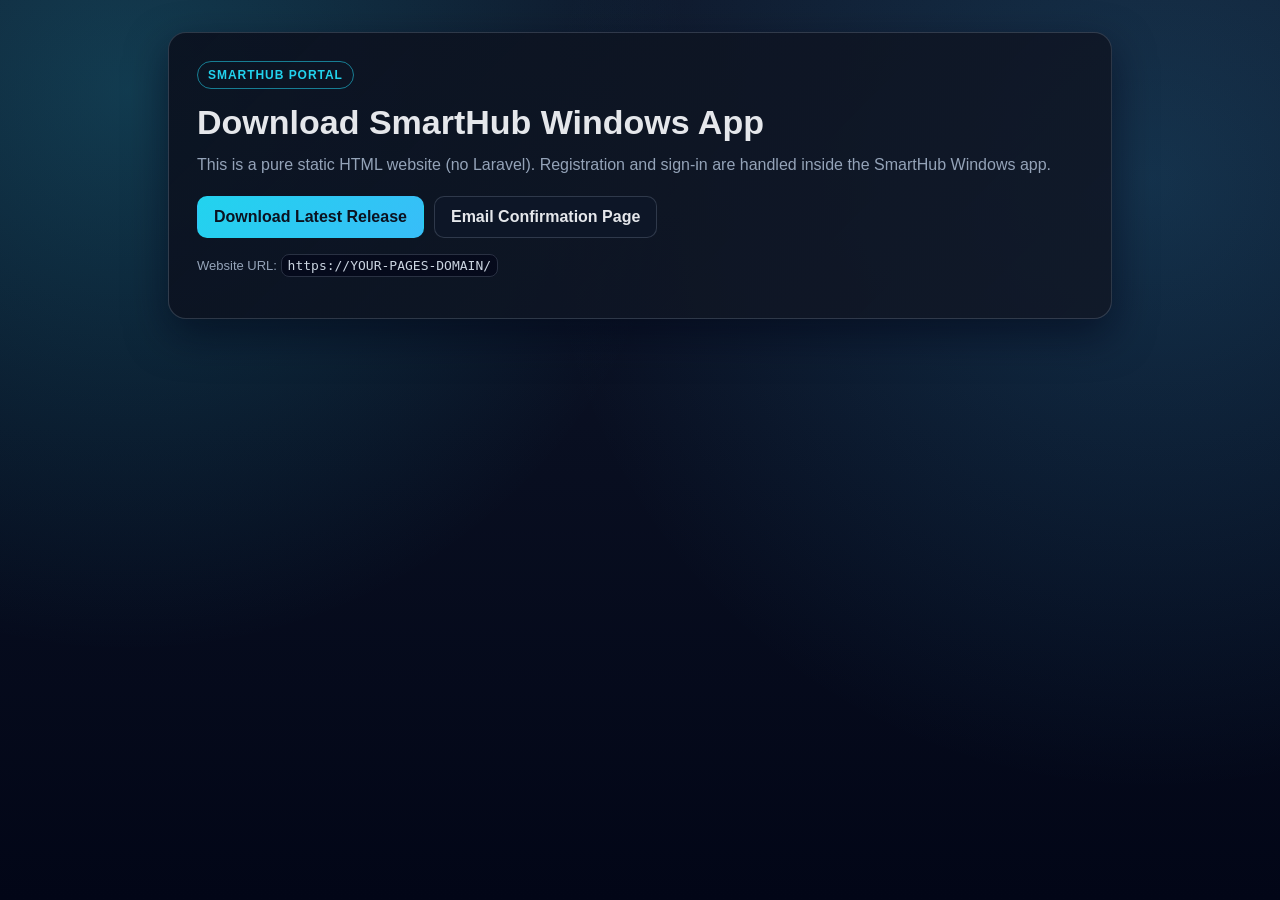
==== index.html @ 6d2fa89c "Initial static SmartHub website" ====
<!doctype html>
<html lang="en">
<head>
  <meta charset="utf-8" />
  <meta name="viewport" content="width=device-width, initial-scale=1" />
  <title>SmartHub Website</title>
  <link rel="stylesheet" href="./styles.css" />
</head>
<body>
  <main class="wrap">
    <section class="card">
      <span class="badge">SmartHub Portal</span>
      <h1>Download SmartHub Windows App</h1>
      <p>
        This is a pure static HTML website (no Laravel). Registration and sign-in
        are handled inside the SmartHub Windows app.
      </p>

      <div class="actions">
        <a class="btn primary" href="https://github.com/23sc4122ms-sys/SmartHub/releases/latest">Download Latest Release</a>
        <a class="btn secondary" href="./email-confirmation/">Email Confirmation Page</a>
      </div>

      <p class="kv">Website URL: <code>https://YOUR-PAGES-DOMAIN/</code></p>
    </section>
  </main>
</body>
</html>
---- styles.css ----
:root {
  --bg: #0f172a;
  --bg-soft: #111827;
  --card: #0b1220;
  --text: #e5e7eb;
  --muted: #94a3b8;
  --accent: #22d3ee;
  --accent-2: #38bdf8;
  --border: rgba(148, 163, 184, 0.25);
}

* {
  box-sizing: border-box;
}

body {
  margin: 0;
  font-family: "Segoe UI", Tahoma, Geneva, Verdana, sans-serif;
  color: var(--text);
  background:
    radial-gradient(circle at 10% 10%, rgba(34, 211, 238, 0.2), transparent 40%),
    radial-gradient(circle at 90% 20%, rgba(56, 189, 248, 0.18), transparent 45%),
    linear-gradient(180deg, var(--bg), #020617);
  min-height: 100vh;
}

.wrap {
  max-width: 980px;
  margin: 0 auto;
  padding: 32px 18px;
}

.card {
  border: 1px solid var(--border);
  background: linear-gradient(135deg, rgba(11, 18, 32, 0.95), rgba(17, 24, 39, 0.9));
  border-radius: 18px;
  padding: 28px;
  box-shadow: 0 16px 40px rgba(2, 6, 23, 0.55);
}

.badge {
  display: inline-block;
  padding: 6px 10px;
  border-radius: 999px;
  border: 1px solid rgba(34, 211, 238, 0.55);
  color: var(--accent);
  font-size: 12px;
  font-weight: 600;
  letter-spacing: 0.08em;
  text-transform: uppercase;
}

h1 {
  margin: 14px 0 10px;
  font-size: 34px;
  line-height: 1.15;
}

p {
  margin: 0 0 14px;
  color: var(--muted);
  line-height: 1.6;
}

.actions {
  margin-top: 18px;
  display: flex;
  flex-wrap: wrap;
  gap: 10px;
}

.btn {
  display: inline-block;
  text-decoration: none;
  padding: 11px 16px;
  border-radius: 10px;
  font-weight: 700;
  border: 1px solid transparent;
}

.btn.primary {
  color: #0b1220;
  background: linear-gradient(135deg, var(--accent), var(--accent-2));
}

.btn.secondary {
  color: var(--text);
  border-color: var(--border);
  background: rgba(15, 23, 42, 0.65);
}

.kv {
  margin-top: 18px;
  font-size: 13px;
  color: var(--muted);
}

.kv code {
  color: #cbd5e1;
  background: rgba(2, 6, 23, 0.65);
  border: 1px solid rgba(148, 163, 184, 0.25);
  border-radius: 8px;
  padding: 3px 6px;
}
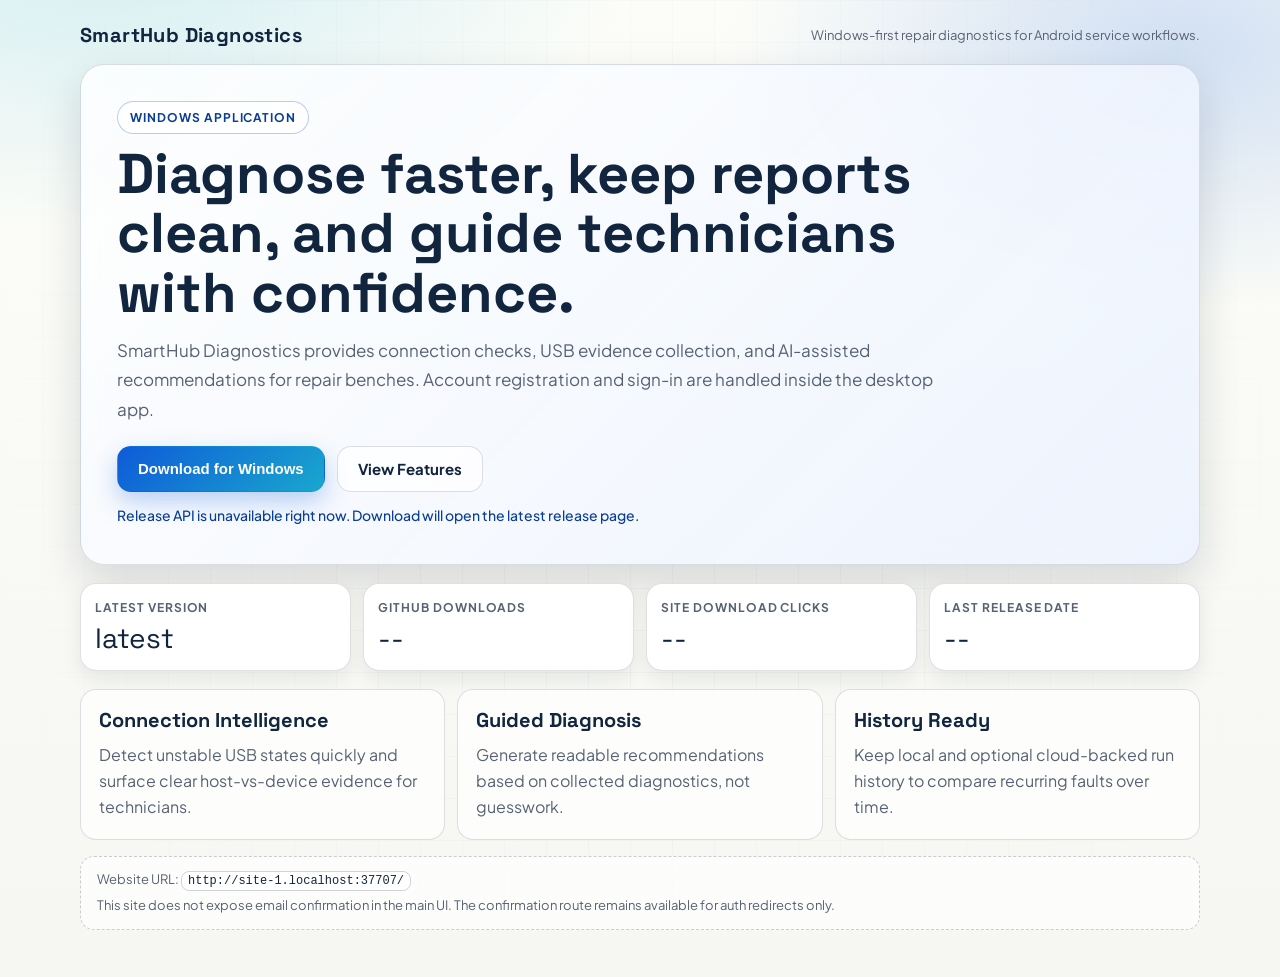
==== commit a0748d39: "Upgrade website UI and add tracked Windows download redirect" ====
--- a/index.html
+++ b/index.html
@@ -3,26 +3,84 @@
 <head>
   <meta charset="utf-8" />
   <meta name="viewport" content="width=device-width, initial-scale=1" />
-  <title>SmartHub Website</title>
+  <title>SmartHub Diagnostics | Download Windows App</title>
+  <meta
+    name="description"
+    content="Download SmartHub Diagnostics for Windows. Run Android device checks, collect evidence, and keep repair diagnostics organized."
+  />
+  <link rel="preconnect" href="https://fonts.googleapis.com" />
+  <link rel="preconnect" href="https://fonts.gstatic.com" crossorigin />
+  <link
+    href="https://fonts.googleapis.com/css2?family=Plus+Jakarta+Sans:wght@400;500;600;700;800&family=Space+Grotesk:wght@500;700&display=swap"
+    rel="stylesheet"
+  />
   <link rel="stylesheet" href="./styles.css" />
 </head>
 <body>
+  <div class="ambient" aria-hidden="true"></div>
+
+  <header class="topbar reveal-up">
+    <a class="brand" href="/">SmartHub Diagnostics</a>
+    <p class="topbar-note">Windows-first repair diagnostics for Android service workflows.</p>
+  </header>
+
   <main class="wrap">
-    <section class="card">
-      <span class="badge">SmartHub Portal</span>
-      <h1>Download SmartHub Windows App</h1>
-      <p>
-        This is a pure static HTML website (no Laravel). Registration and sign-in
-        are handled inside the SmartHub Windows app.
+    <section class="hero reveal-up delay-1">
+      <p class="eyebrow">Windows Application</p>
+      <h1>Diagnose faster, keep reports clean, and guide technicians with confidence.</h1>
+      <p class="lead">
+        SmartHub Diagnostics provides connection checks, USB evidence collection, and AI-assisted recommendations for repair benches.
+        Account registration and sign-in are handled inside the desktop app.
       </p>
 
       <div class="actions">
-        <a class="btn primary" href="https://github.com/23sc4122ms-sys/SmartHub/releases/latest">Download Latest Release</a>
-        <a class="btn secondary" href="./email-confirmation/">Email Confirmation Page</a>
+        <button id="downloadBtn" class="btn primary" type="button">Download for Windows</button>
+        <a class="btn ghost" href="#features">View Features</a>
       </div>
 
-      <p class="kv">Website URL: <code>https://YOUR-PAGES-DOMAIN/</code></p>
+      <p id="downloadStatus" class="status">Preparing release information...</p>
+    </section>
+
+    <section class="metrics reveal-up delay-2" aria-label="Download and release metrics">
+      <article class="metric-card">
+        <p class="metric-label">Latest Version</p>
+        <p id="metricVersion" class="metric-value">Checking...</p>
+      </article>
+      <article class="metric-card">
+        <p class="metric-label">GitHub Downloads</p>
+        <p id="metricGithubDownloads" class="metric-value">--</p>
+      </article>
+      <article class="metric-card">
+        <p class="metric-label">Site Download Clicks</p>
+        <p id="metricTrackedClicks" class="metric-value">--</p>
+      </article>
+      <article class="metric-card">
+        <p class="metric-label">Last Release Date</p>
+        <p id="metricPublishedAt" class="metric-value">Checking...</p>
+      </article>
+    </section>
+
+    <section id="features" class="features reveal-up delay-3" aria-label="Product highlights">
+      <article class="feature-card">
+        <h2>Connection Intelligence</h2>
+        <p>Detect unstable USB states quickly and surface clear host-vs-device evidence for technicians.</p>
+      </article>
+      <article class="feature-card">
+        <h2>Guided Diagnosis</h2>
+        <p>Generate readable recommendations based on collected diagnostics, not guesswork.</p>
+      </article>
+      <article class="feature-card">
+        <h2>History Ready</h2>
+        <p>Keep local and optional cloud-backed run history to compare recurring faults over time.</p>
+      </article>
+    </section>
+
+    <section class="footer-note reveal-up delay-4">
+      <p class="kv">Website URL: <code id="siteUrl">Loading...</code></p>
+      <p class="mini">This site does not expose email confirmation in the main UI. The confirmation route remains available for auth redirects only.</p>
     </section>
   </main>
+
+  <script src="./app.js" defer></script>
 </body>
 </html>
--- a/styles.css
+++ b/styles.css
@@ -1,104 +1,362 @@
 :root {
-  --bg: #0f172a;
-  --bg-soft: #111827;
-  --card: #0b1220;
-  --text: #e5e7eb;
-  --muted: #94a3b8;
-  --accent: #22d3ee;
-  --accent-2: #38bdf8;
-  --border: rgba(148, 163, 184, 0.25);
+  --bg: #f6f7f2;
+  --bg-soft: #ebf2ff;
+  --surface: rgba(255, 255, 255, 0.84);
+  --surface-solid: #ffffff;
+  --text: #11253f;
+  --muted: #576273;
+  --line: rgba(17, 37, 63, 0.14);
+  --brand: #0f5bd8;
+  --brand-2: #19a7ce;
+  --brand-dark: #0a3d95;
+  --shadow: 0 18px 42px rgba(12, 24, 44, 0.14);
+  --radius-xl: 24px;
+  --radius-md: 14px;
 }
 
 * {
   box-sizing: border-box;
 }
 
+html,
 body {
   margin: 0;
-  font-family: "Segoe UI", Tahoma, Geneva, Verdana, sans-serif;
-  color: var(--text);
+  padding: 0;
+}
+
+body {
+  min-height: 100vh;
+  color: var(--text);
+  font-family: "Plus Jakarta Sans", "Segoe UI", Tahoma, Geneva, Verdana, sans-serif;
   background:
-    radial-gradient(circle at 10% 10%, rgba(34, 211, 238, 0.2), transparent 40%),
-    radial-gradient(circle at 90% 20%, rgba(56, 189, 248, 0.18), transparent 45%),
-    linear-gradient(180deg, var(--bg), #020617);
-  min-height: 100vh;
+    radial-gradient(1000px 600px at 8% -10%, rgba(25, 167, 206, 0.2), transparent 55%),
+    radial-gradient(900px 520px at 92% 5%, rgba(15, 91, 216, 0.18), transparent 50%),
+    linear-gradient(180deg, #fcfdf9, var(--bg));
+  position: relative;
+  overflow-x: hidden;
+}
+
+.ambient {
+  position: fixed;
+  inset: 0;
+  pointer-events: none;
+  background-image: linear-gradient(to right, rgba(17, 37, 63, 0.03) 1px, transparent 1px),
+    linear-gradient(to bottom, rgba(17, 37, 63, 0.03) 1px, transparent 1px);
+  background-size: 42px 42px;
+  mask-image: radial-gradient(circle at center, black 35%, transparent 90%);
+}
+
+.topbar {
+  width: min(1120px, calc(100% - 40px));
+  margin: 22px auto 0;
+  display: flex;
+  align-items: center;
+  justify-content: space-between;
+  gap: 16px;
+}
+
+.brand {
+  font-family: "Space Grotesk", "Plus Jakarta Sans", sans-serif;
+  font-size: 20px;
+  font-weight: 700;
+  color: var(--text);
+  text-decoration: none;
+  letter-spacing: 0.02em;
+}
+
+.topbar-note {
+  margin: 0;
+  font-size: 13px;
+  color: var(--muted);
+  text-align: right;
 }
 
 .wrap {
-  max-width: 980px;
-  margin: 0 auto;
-  padding: 32px 18px;
-}
-
-.card {
-  border: 1px solid var(--border);
-  background: linear-gradient(135deg, rgba(11, 18, 32, 0.95), rgba(17, 24, 39, 0.9));
-  border-radius: 18px;
-  padding: 28px;
-  box-shadow: 0 16px 40px rgba(2, 6, 23, 0.55);
-}
-
-.badge {
-  display: inline-block;
-  padding: 6px 10px;
+  width: min(1120px, calc(100% - 40px));
+  margin: 16px auto 48px;
+}
+
+.hero {
+  border: 1px solid var(--line);
+  background: linear-gradient(135deg, var(--surface), rgba(235, 242, 255, 0.82));
+  backdrop-filter: blur(10px);
+  border-radius: var(--radius-xl);
+  box-shadow: var(--shadow);
+  padding: 36px;
+}
+
+.eyebrow {
+  margin: 0 0 10px;
+  display: inline-flex;
+  align-items: center;
+  padding: 8px 12px;
   border-radius: 999px;
-  border: 1px solid rgba(34, 211, 238, 0.55);
-  color: var(--accent);
+  border: 1px solid rgba(15, 91, 216, 0.3);
+  background: rgba(255, 255, 255, 0.78);
+  color: var(--brand-dark);
   font-size: 12px;
-  font-weight: 600;
+  font-weight: 700;
   letter-spacing: 0.08em;
   text-transform: uppercase;
 }
 
 h1 {
-  margin: 14px 0 10px;
-  font-size: 34px;
-  line-height: 1.15;
-}
-
-p {
-  margin: 0 0 14px;
-  color: var(--muted);
-  line-height: 1.6;
+  margin: 0;
+  font-family: "Space Grotesk", "Plus Jakarta Sans", sans-serif;
+  font-size: clamp(33px, 4.6vw, 56px);
+  line-height: 1.06;
+  max-width: 900px;
+}
+
+.lead {
+  margin-top: 14px;
+  max-width: 820px;
+  font-size: 17px;
+  line-height: 1.72;
+  color: var(--muted);
 }
 
 .actions {
-  margin-top: 18px;
+  margin-top: 22px;
   display: flex;
   flex-wrap: wrap;
-  gap: 10px;
+  gap: 12px;
 }
 
 .btn {
-  display: inline-block;
+  display: inline-flex;
+  align-items: center;
+  justify-content: center;
+  gap: 8px;
+  border: 1px solid transparent;
+  border-radius: var(--radius-md);
+  padding: 12px 20px;
+  min-height: 46px;
+  font-size: 15px;
+  font-weight: 700;
   text-decoration: none;
-  padding: 11px 16px;
-  border-radius: 10px;
+  cursor: pointer;
+  transition: transform 120ms ease, box-shadow 120ms ease, background-color 120ms ease, border-color 120ms ease;
+}
+
+.btn:focus-visible {
+  outline: 2px solid #19a7ce;
+  outline-offset: 2px;
+}
+
+.btn:hover {
+  transform: translateY(-1px);
+}
+
+.btn.primary {
+  color: #ffffff;
+  background: linear-gradient(135deg, var(--brand), var(--brand-2));
+  box-shadow: 0 10px 25px rgba(15, 91, 216, 0.28);
+}
+
+.btn.primary:hover {
+  box-shadow: 0 14px 30px rgba(15, 91, 216, 0.35);
+}
+
+.btn.primary[disabled] {
+  opacity: 0.78;
+  cursor: wait;
+}
+
+.btn.ghost {
+  color: var(--text);
+  background: rgba(255, 255, 255, 0.7);
+  border-color: var(--line);
+}
+
+.status {
+  margin: 14px 0 0;
+  min-height: 22px;
+  font-size: 14px;
+  font-weight: 500;
+  color: var(--brand-dark);
+}
+
+.metrics {
+  margin-top: 18px;
+  display: grid;
+  grid-template-columns: repeat(4, minmax(0, 1fr));
+  gap: 12px;
+}
+
+.metric-card {
+  border: 1px solid var(--line);
+  border-radius: 16px;
+  background: var(--surface-solid);
+  padding: 16px 14px;
+  box-shadow: 0 8px 20px rgba(12, 24, 44, 0.08);
+}
+
+.metric-label {
+  margin: 0;
+  font-size: 12px;
   font-weight: 700;
-  border: 1px solid transparent;
-}
-
-.btn.primary {
-  color: #0b1220;
-  background: linear-gradient(135deg, var(--accent), var(--accent-2));
-}
-
-.btn.secondary {
-  color: var(--text);
-  border-color: var(--border);
-  background: rgba(15, 23, 42, 0.65);
+  color: var(--muted);
+  text-transform: uppercase;
+  letter-spacing: 0.08em;
+}
+
+.metric-value {
+  margin: 8px 0 0;
+  font-family: "Space Grotesk", "Plus Jakarta Sans", sans-serif;
+  font-size: clamp(19px, 2.2vw, 28px);
+  line-height: 1.1;
+  color: var(--text);
+}
+
+.features {
+  margin-top: 18px;
+  display: grid;
+  grid-template-columns: repeat(3, minmax(0, 1fr));
+  gap: 12px;
+}
+
+.feature-card {
+  border: 1px solid var(--line);
+  background: rgba(255, 255, 255, 0.75);
+  border-radius: 16px;
+  padding: 18px;
+}
+
+.feature-card h2 {
+  margin: 0;
+  font-size: 20px;
+  font-family: "Space Grotesk", "Plus Jakarta Sans", sans-serif;
+  line-height: 1.2;
+}
+
+.feature-card p {
+  margin: 10px 0 0;
+  color: var(--muted);
+  line-height: 1.65;
+}
+
+.footer-note {
+  margin-top: 16px;
+  border: 1px dashed rgba(17, 37, 63, 0.22);
+  border-radius: 14px;
+  padding: 14px 16px;
+  background: rgba(255, 255, 255, 0.68);
 }
 
 .kv {
-  margin-top: 18px;
+  margin: 0;
   font-size: 13px;
   color: var(--muted);
 }
 
 .kv code {
-  color: #cbd5e1;
-  background: rgba(2, 6, 23, 0.65);
-  border: 1px solid rgba(148, 163, 184, 0.25);
+  color: var(--text);
+  background: rgba(255, 255, 255, 0.92);
+  border: 1px solid rgba(17, 37, 63, 0.2);
   border-radius: 8px;
-  padding: 3px 6px;
-}
+  padding: 2px 6px;
+  font-size: 12px;
+}
+
+.mini {
+  margin: 8px 0 0;
+  color: var(--muted);
+  font-size: 13px;
+  line-height: 1.5;
+}
+
+.reveal-up {
+  opacity: 0;
+  transform: translateY(14px);
+  animation: reveal-up 560ms ease forwards;
+}
+
+.delay-1 {
+  animation-delay: 90ms;
+}
+
+.delay-2 {
+  animation-delay: 180ms;
+}
+
+.delay-3 {
+  animation-delay: 270ms;
+}
+
+.delay-4 {
+  animation-delay: 360ms;
+}
+
+@keyframes reveal-up {
+  to {
+    opacity: 1;
+    transform: translateY(0);
+  }
+}
+
+@media (max-width: 1024px) {
+  .metrics {
+    grid-template-columns: repeat(2, minmax(0, 1fr));
+  }
+
+  .features {
+    grid-template-columns: 1fr;
+  }
+}
+
+@media (max-width: 760px) {
+  .topbar {
+    flex-direction: column;
+    align-items: flex-start;
+  }
+
+  .topbar-note {
+    text-align: left;
+  }
+
+  .hero {
+    padding: 24px;
+  }
+
+  h1 {
+    font-size: clamp(29px, 9vw, 44px);
+  }
+
+  .lead {
+    font-size: 16px;
+  }
+
+  .actions {
+    flex-direction: column;
+    align-items: stretch;
+  }
+
+  .btn {
+    width: 100%;
+  }
+
+  .metrics {
+    grid-template-columns: 1fr;
+  }
+
+  .metric-value {
+    font-size: 28px;
+  }
+}
+
+@media (prefers-reduced-motion: reduce) {
+  .reveal-up,
+  .delay-1,
+  .delay-2,
+  .delay-3,
+  .delay-4 {
+    animation: none;
+    opacity: 1;
+    transform: none;
+  }
+
+  .btn {
+    transition: none;
+  }
+}
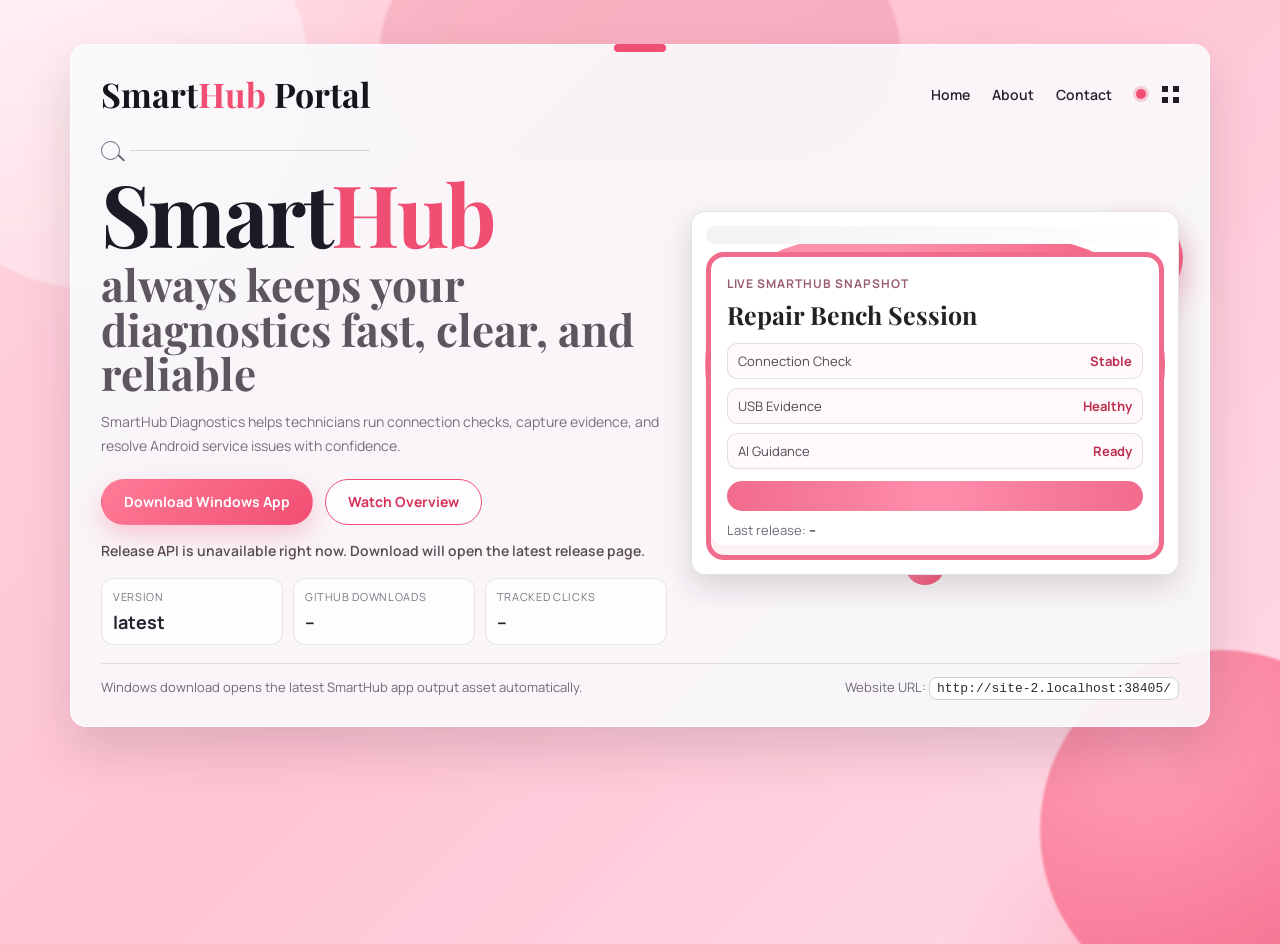
==== commit 1079af2f: "Redesign SmartHub portal with animated pink layout and SmartHub3 release tracking" ====
--- a/index.html
+++ b/index.html
@@ -3,81 +3,106 @@
 <head>
   <meta charset="utf-8" />
   <meta name="viewport" content="width=device-width, initial-scale=1" />
-  <title>SmartHub Diagnostics | Download Windows App</title>
+  <title>SmartHub Portal | Download Windows App</title>
   <meta
     name="description"
-    content="Download SmartHub Diagnostics for Windows. Run Android device checks, collect evidence, and keep repair diagnostics organized."
+    content="SmartHub Portal for Windows diagnostics. Download the app, track releases, and launch technician-friendly repair workflows."
   />
   <link rel="preconnect" href="https://fonts.googleapis.com" />
   <link rel="preconnect" href="https://fonts.gstatic.com" crossorigin />
   <link
-    href="https://fonts.googleapis.com/css2?family=Plus+Jakarta+Sans:wght@400;500;600;700;800&family=Space+Grotesk:wght@500;700&display=swap"
+    href="https://fonts.googleapis.com/css2?family=Manrope:wght@400;500;600;700;800&family=Playfair+Display:wght@600;700;800&display=swap"
     rel="stylesheet"
   />
   <link rel="stylesheet" href="./styles.css" />
 </head>
 <body>
-  <div class="ambient" aria-hidden="true"></div>
+  <div class="bg-shape bg-shape-a" aria-hidden="true"></div>
+  <div class="bg-shape bg-shape-b" aria-hidden="true"></div>
+  <div class="bg-shape bg-shape-c" aria-hidden="true"></div>
 
-  <header class="topbar reveal-up">
-    <a class="brand" href="/">SmartHub Diagnostics</a>
-    <p class="topbar-note">Windows-first repair diagnostics for Android service workflows.</p>
-  </header>
+  <main class="stage" id="home">
+    <section class="panel reveal-up">
+      <header class="nav-bar">
+        <a class="logo" href="#home">Smart<span>Hub</span> Portal</a>
 
-  <main class="wrap">
-    <section class="hero reveal-up delay-1">
-      <p class="eyebrow">Windows Application</p>
-      <h1>Diagnose faster, keep reports clean, and guide technicians with confidence.</h1>
-      <p class="lead">
-        SmartHub Diagnostics provides connection checks, USB evidence collection, and AI-assisted recommendations for repair benches.
-        Account registration and sign-in are handled inside the desktop app.
-      </p>
+        <nav class="nav-links" aria-label="Main navigation">
+          <a href="#home">Home</a>
+          <a href="#about">About</a>
+          <a href="#contact">Contact</a>
+        </nav>
 
-      <div class="actions">
-        <button id="downloadBtn" class="btn primary" type="button">Download for Windows</button>
-        <a class="btn ghost" href="#features">View Features</a>
-      </div>
+        <div class="nav-icons" aria-hidden="true">
+          <span class="dot"></span>
+          <span class="grid-icon"></span>
+        </div>
+      </header>
 
-      <p id="downloadStatus" class="status">Preparing release information...</p>
-    </section>
+      <section class="hero-grid" id="about">
+        <article class="hero-copy reveal-up delay-1">
+          <div class="search-line" aria-hidden="true">
+            <span class="search-icon"></span>
+            <span class="search-rule"></span>
+          </div>
 
-    <section class="metrics reveal-up delay-2" aria-label="Download and release metrics">
-      <article class="metric-card">
-        <p class="metric-label">Latest Version</p>
-        <p id="metricVersion" class="metric-value">Checking...</p>
-      </article>
-      <article class="metric-card">
-        <p class="metric-label">GitHub Downloads</p>
-        <p id="metricGithubDownloads" class="metric-value">--</p>
-      </article>
-      <article class="metric-card">
-        <p class="metric-label">Site Download Clicks</p>
-        <p id="metricTrackedClicks" class="metric-value">--</p>
-      </article>
-      <article class="metric-card">
-        <p class="metric-label">Last Release Date</p>
-        <p id="metricPublishedAt" class="metric-value">Checking...</p>
-      </article>
-    </section>
+          <h1>Smart<span>Hub</span></h1>
+          <h2>always keeps your diagnostics fast, clear, and reliable</h2>
+          <p>
+            SmartHub Diagnostics helps technicians run connection checks, capture evidence,
+            and resolve Android service issues with confidence.
+          </p>
 
-    <section id="features" class="features reveal-up delay-3" aria-label="Product highlights">
-      <article class="feature-card">
-        <h2>Connection Intelligence</h2>
-        <p>Detect unstable USB states quickly and surface clear host-vs-device evidence for technicians.</p>
-      </article>
-      <article class="feature-card">
-        <h2>Guided Diagnosis</h2>
-        <p>Generate readable recommendations based on collected diagnostics, not guesswork.</p>
-      </article>
-      <article class="feature-card">
-        <h2>History Ready</h2>
-        <p>Keep local and optional cloud-backed run history to compare recurring faults over time.</p>
-      </article>
-    </section>
+          <div class="cta-row">
+            <button id="downloadBtn" class="btn primary" type="button">Download Windows App</button>
+            <a class="btn secondary" href="#contact">Watch Overview</a>
+          </div>
 
-    <section class="footer-note reveal-up delay-4">
-      <p class="kv">Website URL: <code id="siteUrl">Loading...</code></p>
-      <p class="mini">This site does not expose email confirmation in the main UI. The confirmation route remains available for auth redirects only.</p>
+          <p id="downloadStatus" class="status">Preparing release information...</p>
+
+          <div class="mini-metrics" aria-label="Release metrics">
+            <div class="metric-pill">
+              <span>Version</span>
+              <strong id="metricVersion">Checking...</strong>
+            </div>
+            <div class="metric-pill">
+              <span>GitHub Downloads</span>
+              <strong id="metricGithubDownloads">--</strong>
+            </div>
+            <div class="metric-pill">
+              <span>Tracked Clicks</span>
+              <strong id="metricTrackedClicks">--</strong>
+            </div>
+          </div>
+        </article>
+
+        <article class="hero-visual reveal-up delay-2" aria-label="SmartHub visual preview">
+          <div class="orbit orbit-a"></div>
+          <div class="orbit orbit-b"></div>
+          <div class="orbit orbit-c"></div>
+
+          <div class="preview-frame">
+            <div class="preview-top-accent"></div>
+            <div class="preview-card">
+              <p class="preview-label">Live SmartHub Snapshot</p>
+              <h3>Repair Bench Session</h3>
+
+              <ul>
+                <li><span>Connection Check</span><b>Stable</b></li>
+                <li><span>USB Evidence</span><b>Healthy</b></li>
+                <li><span>AI Guidance</span><b>Ready</b></li>
+              </ul>
+
+              <div class="wave"></div>
+              <p class="published">Last release: <strong id="metricPublishedAt">Checking...</strong></p>
+            </div>
+          </div>
+        </article>
+      </section>
+
+      <footer class="foot" id="contact">
+        <p>Windows download opens the latest SmartHub app output asset automatically.</p>
+        <p class="site-url">Website URL: <code id="siteUrl">Loading...</code></p>
+      </footer>
     </section>
   </main>
 
--- a/styles.css
+++ b/styles.css
@@ -1,17 +1,13 @@
 :root {
-  --bg: #f6f7f2;
-  --bg-soft: #ebf2ff;
-  --surface: rgba(255, 255, 255, 0.84);
-  --surface-solid: #ffffff;
-  --text: #11253f;
-  --muted: #576273;
-  --line: rgba(17, 37, 63, 0.14);
-  --brand: #0f5bd8;
-  --brand-2: #19a7ce;
-  --brand-dark: #0a3d95;
-  --shadow: 0 18px 42px rgba(12, 24, 44, 0.14);
-  --radius-xl: 24px;
-  --radius-md: 14px;
+  --bg: #ffd9e3;
+  --bg-soft: #ffeef3;
+  --card: #f9f9fb;
+  --ink: #1b1b26;
+  --muted: #77707c;
+  --brand: #f14e73;
+  --brand-strong: #d83058;
+  --border: rgba(27, 27, 38, 0.11);
+  --shadow: 0 24px 50px rgba(45, 22, 34, 0.14);
 }
 
 * {
@@ -26,97 +22,229 @@
 
 body {
   min-height: 100vh;
-  color: var(--text);
-  font-family: "Plus Jakarta Sans", "Segoe UI", Tahoma, Geneva, Verdana, sans-serif;
+  color: var(--ink);
+  font-family: "Manrope", "Segoe UI", Tahoma, Geneva, Verdana, sans-serif;
   background:
-    radial-gradient(1000px 600px at 8% -10%, rgba(25, 167, 206, 0.2), transparent 55%),
-    radial-gradient(900px 520px at 92% 5%, rgba(15, 91, 216, 0.18), transparent 50%),
-    linear-gradient(180deg, #fcfdf9, var(--bg));
+    radial-gradient(900px 600px at -5% -15%, rgba(255, 255, 255, 0.66), transparent 65%),
+    radial-gradient(560px 360px at 100% 104%, rgba(241, 78, 115, 0.35), transparent 62%),
+    linear-gradient(135deg, #ffd3de, #ffc4d4 46%, #ffdbe7);
   position: relative;
   overflow-x: hidden;
 }
 
-.ambient {
+.bg-shape {
   position: fixed;
-  inset: 0;
   pointer-events: none;
-  background-image: linear-gradient(to right, rgba(17, 37, 63, 0.03) 1px, transparent 1px),
-    linear-gradient(to bottom, rgba(17, 37, 63, 0.03) 1px, transparent 1px);
-  background-size: 42px 42px;
-  mask-image: radial-gradient(circle at center, black 35%, transparent 90%);
-}
-
-.topbar {
-  width: min(1120px, calc(100% - 40px));
-  margin: 22px auto 0;
+  filter: blur(1px);
+}
+
+.bg-shape-a {
+  width: 420px;
+  height: 420px;
+  left: -110px;
+  top: -130px;
+  border-radius: 50%;
+  background: rgba(255, 255, 255, 0.4);
+}
+
+.bg-shape-b {
+  width: 360px;
+  height: 360px;
+  right: -120px;
+  bottom: -110px;
+  border-radius: 50%;
+  background: radial-gradient(circle at 30% 30%, #ff89a5, #f14e73);
+  opacity: 0.75;
+}
+
+.bg-shape-c {
+  width: 520px;
+  height: 220px;
+  left: 50%;
+  top: -60px;
+  transform: translateX(-50%);
+  border-radius: 999px;
+  background: rgba(218, 74, 108, 0.2);
+}
+
+.stage {
+  width: min(1140px, calc(100% - 34px));
+  margin: 44px auto;
+}
+
+.panel {
+  background: rgba(249, 249, 251, 0.93);
+  border: 1px solid rgba(255, 255, 255, 0.7);
+  border-radius: 16px;
+  box-shadow: var(--shadow);
+  padding: 26px 30px 30px;
+  position: relative;
+}
+
+.panel::before {
+  content: '';
+  position: absolute;
+  width: 52px;
+  height: 8px;
+  border-radius: 999px;
+  background: var(--brand);
+  left: 50%;
+  top: -1px;
+  transform: translateX(-50%);
+}
+
+.nav-bar {
+  display: grid;
+  grid-template-columns: 1fr auto auto;
+  align-items: center;
+  gap: 24px;
+}
+
+.logo {
+  font-size: 34px;
+  font-family: "Playfair Display", Georgia, serif;
+  font-weight: 700;
+  color: #16151d;
+  text-decoration: none;
+}
+
+.logo span {
+  color: var(--brand);
+}
+
+.nav-links {
   display: flex;
   align-items: center;
-  justify-content: space-between;
+  gap: 22px;
+}
+
+.nav-links a {
+  text-decoration: none;
+  color: #25212d;
+  font-size: 14px;
+  font-weight: 600;
+}
+
+.nav-links a:hover {
+  color: var(--brand-strong);
+}
+
+.nav-icons {
+  display: flex;
+  align-items: center;
   gap: 16px;
 }
 
-.brand {
-  font-family: "Space Grotesk", "Plus Jakarta Sans", sans-serif;
-  font-size: 20px;
-  font-weight: 700;
-  color: var(--text);
-  text-decoration: none;
-  letter-spacing: 0.02em;
-}
-
-.topbar-note {
-  margin: 0;
-  font-size: 13px;
-  color: var(--muted);
-  text-align: right;
-}
-
-.wrap {
-  width: min(1120px, calc(100% - 40px));
-  margin: 16px auto 48px;
-}
-
-.hero {
-  border: 1px solid var(--line);
-  background: linear-gradient(135deg, var(--surface), rgba(235, 242, 255, 0.82));
-  backdrop-filter: blur(10px);
-  border-radius: var(--radius-xl);
-  box-shadow: var(--shadow);
-  padding: 36px;
-}
-
-.eyebrow {
-  margin: 0 0 10px;
-  display: inline-flex;
-  align-items: center;
-  padding: 8px 12px;
+.dot {
+  width: 10px;
+  height: 10px;
+  border-radius: 50%;
+  background: var(--brand);
+  box-shadow: 0 0 0 3px rgba(241, 78, 115, 0.24);
+}
+
+.grid-icon {
+  width: 17px;
+  height: 17px;
+  display: inline-grid;
+  grid-template-columns: repeat(2, 1fr);
+  grid-template-rows: repeat(2, 1fr);
+  gap: 3px;
+}
+
+.grid-icon {
+  position: relative;
+}
+
+.grid-icon span,
+.grid-icon i {
+  display: none;
+}
+
+.grid-icon {
+  background:
+    linear-gradient(#1f1b25 0 0) 0 0/6px 6px,
+    linear-gradient(#1f1b25 0 0) 100% 0/6px 6px,
+    linear-gradient(#1f1b25 0 0) 0 100%/6px 6px,
+    linear-gradient(#1f1b25 0 0) 100% 100%/6px 6px;
+  background-repeat: no-repeat;
+}
+
+.hero-grid {
+  margin-top: 24px;
+  display: grid;
+  grid-template-columns: 1.1fr 0.95fr;
+  gap: 24px;
+  align-items: center;
+}
+
+.search-line {
+  display: flex;
+  align-items: center;
+  gap: 10px;
+  margin-bottom: 12px;
+}
+
+.search-icon {
+  width: 19px;
+  height: 19px;
+  border-radius: 50%;
+  border: 1.6px solid #6d6772;
+  display: inline-block;
+  position: relative;
+}
+
+.search-icon::after {
+  content: '';
+  width: 9px;
+  height: 1.6px;
+  background: #6d6772;
+  position: absolute;
+  right: -7px;
+  bottom: 0;
+  transform: rotate(45deg);
   border-radius: 999px;
-  border: 1px solid rgba(15, 91, 216, 0.3);
-  background: rgba(255, 255, 255, 0.78);
-  color: var(--brand-dark);
-  font-size: 12px;
-  font-weight: 700;
-  letter-spacing: 0.08em;
-  text-transform: uppercase;
+}
+
+.search-rule {
+  width: 240px;
+  max-width: 100%;
+  height: 1px;
+  background: rgba(109, 103, 114, 0.25);
 }
 
 h1 {
   margin: 0;
-  font-family: "Space Grotesk", "Plus Jakarta Sans", sans-serif;
-  font-size: clamp(33px, 4.6vw, 56px);
-  line-height: 1.06;
-  max-width: 900px;
-}
-
-.lead {
-  margin-top: 14px;
-  max-width: 820px;
-  font-size: 17px;
-  line-height: 1.72;
+  font-size: clamp(48px, 8vw, 86px);
+  line-height: 0.95;
+  letter-spacing: -0.03em;
+  font-family: "Playfair Display", Georgia, serif;
+}
+
+h1 span {
+  color: var(--brand);
+}
+
+h2 {
+  margin: 8px 0 0;
+  font-size: clamp(27px, 3.9vw, 44px);
+  line-height: 1.02;
+  font-family: "Playfair Display", Georgia, serif;
+  color: #5b5660;
+}
+
+p {
   color: var(--muted);
 }
 
-.actions {
+.hero-copy > p {
+  margin: 14px 0 0;
+  max-width: 570px;
+  line-height: 1.66;
+  font-size: 14px;
+}
+
+.cta-row {
   margin-top: 22px;
   display: flex;
   flex-wrap: wrap;
@@ -124,24 +252,19 @@
 }
 
 .btn {
+  border: 1px solid transparent;
+  border-radius: 999px;
+  padding: 11px 22px;
+  min-height: 46px;
+  font-size: 14px;
+  font-weight: 700;
+  font-family: inherit;
   display: inline-flex;
   align-items: center;
   justify-content: center;
-  gap: 8px;
-  border: 1px solid transparent;
-  border-radius: var(--radius-md);
-  padding: 12px 20px;
-  min-height: 46px;
-  font-size: 15px;
-  font-weight: 700;
   text-decoration: none;
   cursor: pointer;
-  transition: transform 120ms ease, box-shadow 120ms ease, background-color 120ms ease, border-color 120ms ease;
-}
-
-.btn:focus-visible {
-  outline: 2px solid #19a7ce;
-  outline-offset: 2px;
+  transition: transform 140ms ease, box-shadow 140ms ease, background 140ms ease;
 }
 
 .btn:hover {
@@ -149,13 +272,9 @@
 }
 
 .btn.primary {
-  color: #ffffff;
-  background: linear-gradient(135deg, var(--brand), var(--brand-2));
-  box-shadow: 0 10px 25px rgba(15, 91, 216, 0.28);
-}
-
-.btn.primary:hover {
-  box-shadow: 0 14px 30px rgba(15, 91, 216, 0.35);
+  background: linear-gradient(135deg, #ff7c97, var(--brand));
+  color: #fff;
+  box-shadow: 0 10px 24px rgba(241, 78, 115, 0.28);
 }
 
 .btn.primary[disabled] {
@@ -163,197 +282,306 @@
   cursor: wait;
 }
 
-.btn.ghost {
-  color: var(--text);
-  background: rgba(255, 255, 255, 0.7);
-  border-color: var(--line);
+.btn.secondary {
+  color: var(--brand-strong);
+  border-color: var(--brand);
+  background: rgba(255, 255, 255, 0.76);
 }
 
 .status {
-  margin: 14px 0 0;
+  margin: 12px 0 0;
   min-height: 22px;
-  font-size: 14px;
-  font-weight: 500;
-  color: var(--brand-dark);
-}
-
-.metrics {
-  margin-top: 18px;
+  font-size: 13px;
+  color: #5a4b53;
+  font-weight: 600;
+}
+
+.mini-metrics {
+  margin-top: 16px;
   display: grid;
-  grid-template-columns: repeat(4, minmax(0, 1fr));
-  gap: 12px;
-}
-
-.metric-card {
-  border: 1px solid var(--line);
-  border-radius: 16px;
-  background: var(--surface-solid);
-  padding: 16px 14px;
-  box-shadow: 0 8px 20px rgba(12, 24, 44, 0.08);
-}
-
-.metric-label {
+  grid-template-columns: repeat(3, minmax(0, 1fr));
+  gap: 10px;
+}
+
+.metric-pill {
+  background: rgba(255, 255, 255, 0.78);
+  border: 1px solid var(--border);
+  border-radius: 12px;
+  padding: 10px 11px;
+}
+
+.metric-pill span {
+  display: block;
+  font-size: 11px;
+  color: #7b7580;
+  margin-bottom: 6px;
+  text-transform: uppercase;
+  letter-spacing: 0.06em;
+}
+
+.metric-pill strong {
+  font-size: 18px;
+  color: #25212d;
+}
+
+.hero-visual {
+  position: relative;
+}
+
+.orbit {
+  position: absolute;
+  border-radius: 50%;
+  animation: float 4.6s ease-in-out infinite;
+}
+
+.orbit-a {
+  width: 86px;
+  height: 86px;
+  right: -4px;
+  top: 4px;
+  background: linear-gradient(145deg, #ff9bb0, var(--brand));
+  box-shadow: 0 11px 30px rgba(241, 78, 115, 0.38);
+}
+
+.orbit-b {
+  width: 26px;
+  height: 26px;
+  right: 8px;
+  top: 120px;
+  background: #f47192;
+  animation-delay: 0.3s;
+}
+
+.orbit-c {
+  width: 40px;
+  height: 40px;
+  left: 44%;
+  bottom: -10px;
+  background: linear-gradient(145deg, #ff9eb3, #f25478);
+  animation-delay: 0.8s;
+}
+
+.preview-frame {
+  position: relative;
+  border: 1px solid rgba(27, 27, 38, 0.12);
+  border-radius: 14px;
+  background: #ffffff;
+  box-shadow: 0 12px 30px rgba(39, 26, 34, 0.16);
+  padding: 14px;
+  overflow: hidden;
+}
+
+.preview-frame::before {
+  content: '';
+  position: absolute;
+  width: 460px;
+  height: 250px;
+  left: 50%;
+  top: 28px;
+  transform: translateX(-50%);
+  background: radial-gradient(circle at 30% 30%, #ffa4b8, #f14e73);
+  border-radius: 999px;
+  z-index: 0;
+}
+
+.preview-top-accent {
+  position: relative;
+  z-index: 1;
+  height: 18px;
+  border-radius: 10px;
+  background: linear-gradient(135deg, #f3f2f4, #ffffff);
+  margin-bottom: 8px;
+}
+
+.preview-card {
+  position: relative;
+  z-index: 1;
+  border-radius: 18px;
+  background: #fff;
+  padding: 18px 16px 16px;
+  border: 5px solid #f06b8c;
+  box-shadow: inset 0 -10px 0 rgba(241, 78, 115, 0.08);
+}
+
+.preview-label {
   margin: 0;
   font-size: 12px;
   font-weight: 700;
-  color: var(--muted);
+  color: #9a5e6f;
+  letter-spacing: 0.08em;
   text-transform: uppercase;
-  letter-spacing: 0.08em;
-}
-
-.metric-value {
-  margin: 8px 0 0;
-  font-family: "Space Grotesk", "Plus Jakarta Sans", sans-serif;
-  font-size: clamp(19px, 2.2vw, 28px);
-  line-height: 1.1;
-  color: var(--text);
-}
-
-.features {
+}
+
+.preview-card h3 {
+  margin: 6px 0 12px;
+  font-size: 25px;
+  font-family: "Playfair Display", Georgia, serif;
+  color: #222;
+}
+
+.preview-card ul {
+  list-style: none;
+  margin: 0;
+  padding: 0;
+  display: grid;
+  gap: 9px;
+}
+
+.preview-card li {
+  display: flex;
+  justify-content: space-between;
+  align-items: center;
+  font-size: 13px;
+  color: #4e4a54;
+  border: 1px solid rgba(27, 27, 38, 0.12);
+  background: #fff9fb;
+  border-radius: 10px;
+  padding: 8px 10px;
+}
+
+.preview-card li b {
+  color: #bd2e4f;
+}
+
+.wave {
+  margin-top: 12px;
+  height: 30px;
+  border-radius: 999px;
+  background: linear-gradient(90deg, #f26b8d 0%, #ff8eac 50%, #f26b8d 100%);
+  animation: pulse 3.2s ease-in-out infinite;
+}
+
+.published {
+  margin: 10px 0 0;
+  font-size: 13px;
+  color: #6f6975;
+}
+
+.published strong {
+  color: #3b3341;
+}
+
+.foot {
   margin-top: 18px;
-  display: grid;
-  grid-template-columns: repeat(3, minmax(0, 1fr));
+  display: flex;
+  justify-content: space-between;
   gap: 12px;
-}
-
-.feature-card {
-  border: 1px solid var(--line);
-  background: rgba(255, 255, 255, 0.75);
-  border-radius: 16px;
-  padding: 18px;
-}
-
-.feature-card h2 {
-  margin: 0;
-  font-size: 20px;
-  font-family: "Space Grotesk", "Plus Jakarta Sans", sans-serif;
-  line-height: 1.2;
-}
-
-.feature-card p {
-  margin: 10px 0 0;
-  color: var(--muted);
-  line-height: 1.65;
-}
-
-.footer-note {
-  margin-top: 16px;
-  border: 1px dashed rgba(17, 37, 63, 0.22);
-  border-radius: 14px;
-  padding: 14px 16px;
-  background: rgba(255, 255, 255, 0.68);
-}
-
-.kv {
+  flex-wrap: wrap;
+  align-items: center;
+  border-top: 1px solid rgba(27, 27, 38, 0.12);
+  padding-top: 14px;
+}
+
+.foot p {
   margin: 0;
   font-size: 13px;
-  color: var(--muted);
-}
-
-.kv code {
-  color: var(--text);
-  background: rgba(255, 255, 255, 0.92);
-  border: 1px solid rgba(17, 37, 63, 0.2);
+  color: #6f6975;
+}
+
+.site-url code {
+  border: 1px solid rgba(27, 27, 38, 0.2);
+  padding: 3px 7px;
   border-radius: 8px;
-  padding: 2px 6px;
-  font-size: 12px;
-}
-
-.mini {
-  margin: 8px 0 0;
-  color: var(--muted);
-  font-size: 13px;
-  line-height: 1.5;
+  background: #fff;
+  color: #2f2b35;
 }
 
 .reveal-up {
   opacity: 0;
   transform: translateY(14px);
-  animation: reveal-up 560ms ease forwards;
+  animation: reveal 540ms ease forwards;
 }
 
 .delay-1 {
-  animation-delay: 90ms;
+  animation-delay: 100ms;
 }
 
 .delay-2 {
-  animation-delay: 180ms;
-}
-
-.delay-3 {
-  animation-delay: 270ms;
-}
-
-.delay-4 {
-  animation-delay: 360ms;
-}
-
-@keyframes reveal-up {
+  animation-delay: 220ms;
+}
+
+@keyframes reveal {
   to {
     opacity: 1;
     transform: translateY(0);
   }
 }
 
-@media (max-width: 1024px) {
-  .metrics {
-    grid-template-columns: repeat(2, minmax(0, 1fr));
-  }
-
-  .features {
+@keyframes float {
+  0%,
+  100% {
+    transform: translateY(0);
+  }
+  50% {
+    transform: translateY(-10px);
+  }
+}
+
+@keyframes pulse {
+  0%,
+  100% {
+    opacity: 0.83;
+  }
+  50% {
+    opacity: 1;
+  }
+}
+
+@media (max-width: 1080px) {
+  .hero-grid {
     grid-template-columns: 1fr;
   }
+
+  .preview-frame::before {
+    width: 115%;
+  }
 }
 
 @media (max-width: 760px) {
-  .topbar {
+  .stage {
+    width: min(1140px, calc(100% - 18px));
+    margin: 20px auto;
+  }
+
+  .panel {
+    padding: 20px 16px 20px;
+  }
+
+  .nav-bar {
+    grid-template-columns: 1fr;
+    gap: 10px;
+  }
+
+  .nav-links {
+    gap: 14px;
+  }
+
+  .cta-row {
     flex-direction: column;
-    align-items: flex-start;
-  }
-
-  .topbar-note {
-    text-align: left;
-  }
-
-  .hero {
-    padding: 24px;
-  }
-
-  h1 {
-    font-size: clamp(29px, 9vw, 44px);
-  }
-
-  .lead {
-    font-size: 16px;
-  }
-
-  .actions {
-    flex-direction: column;
-    align-items: stretch;
   }
 
   .btn {
     width: 100%;
   }
 
-  .metrics {
+  .mini-metrics {
     grid-template-columns: 1fr;
   }
 
-  .metric-value {
-    font-size: 28px;
+  .search-rule {
+    width: 120px;
   }
 }
 
 @media (prefers-reduced-motion: reduce) {
+  .orbit,
+  .wave,
   .reveal-up,
   .delay-1,
-  .delay-2,
-  .delay-3,
-  .delay-4 {
+  .delay-2 {
     animation: none;
+    transform: none;
     opacity: 1;
-    transform: none;
   }
 
   .btn {
